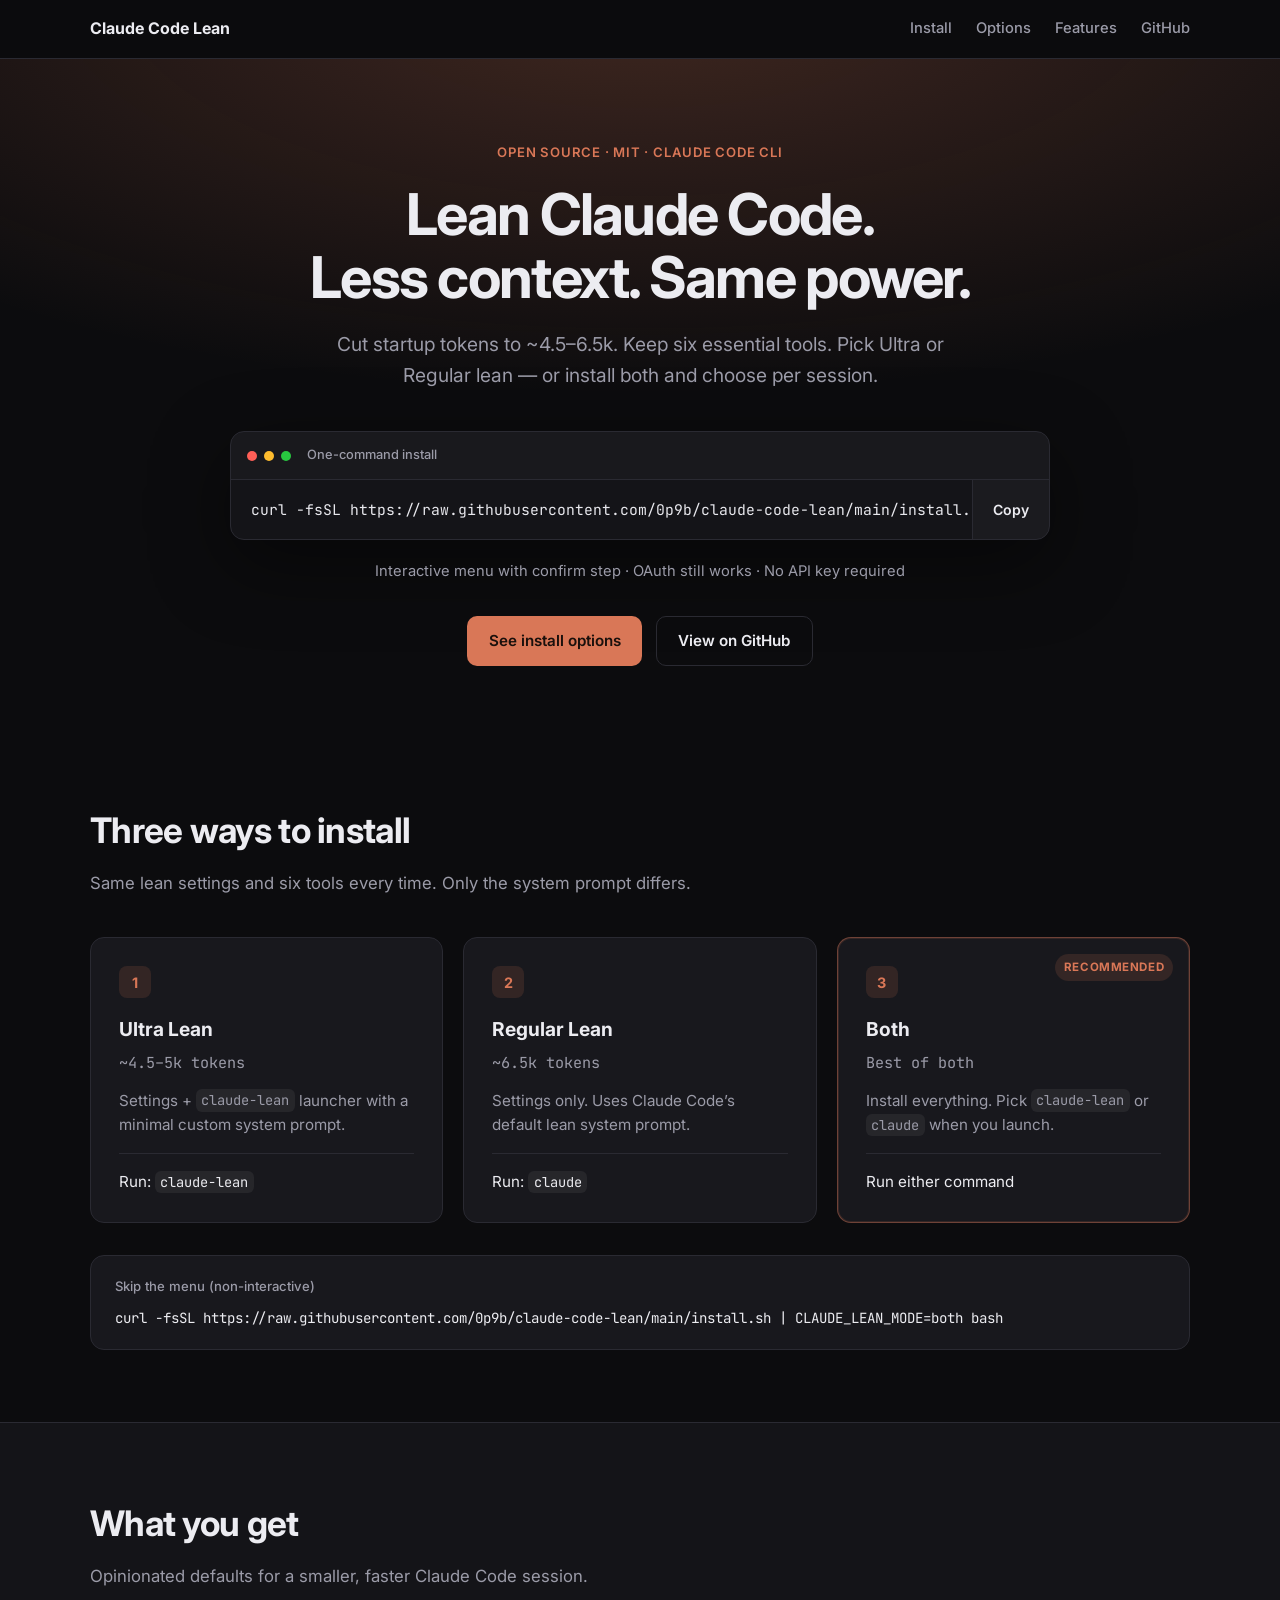
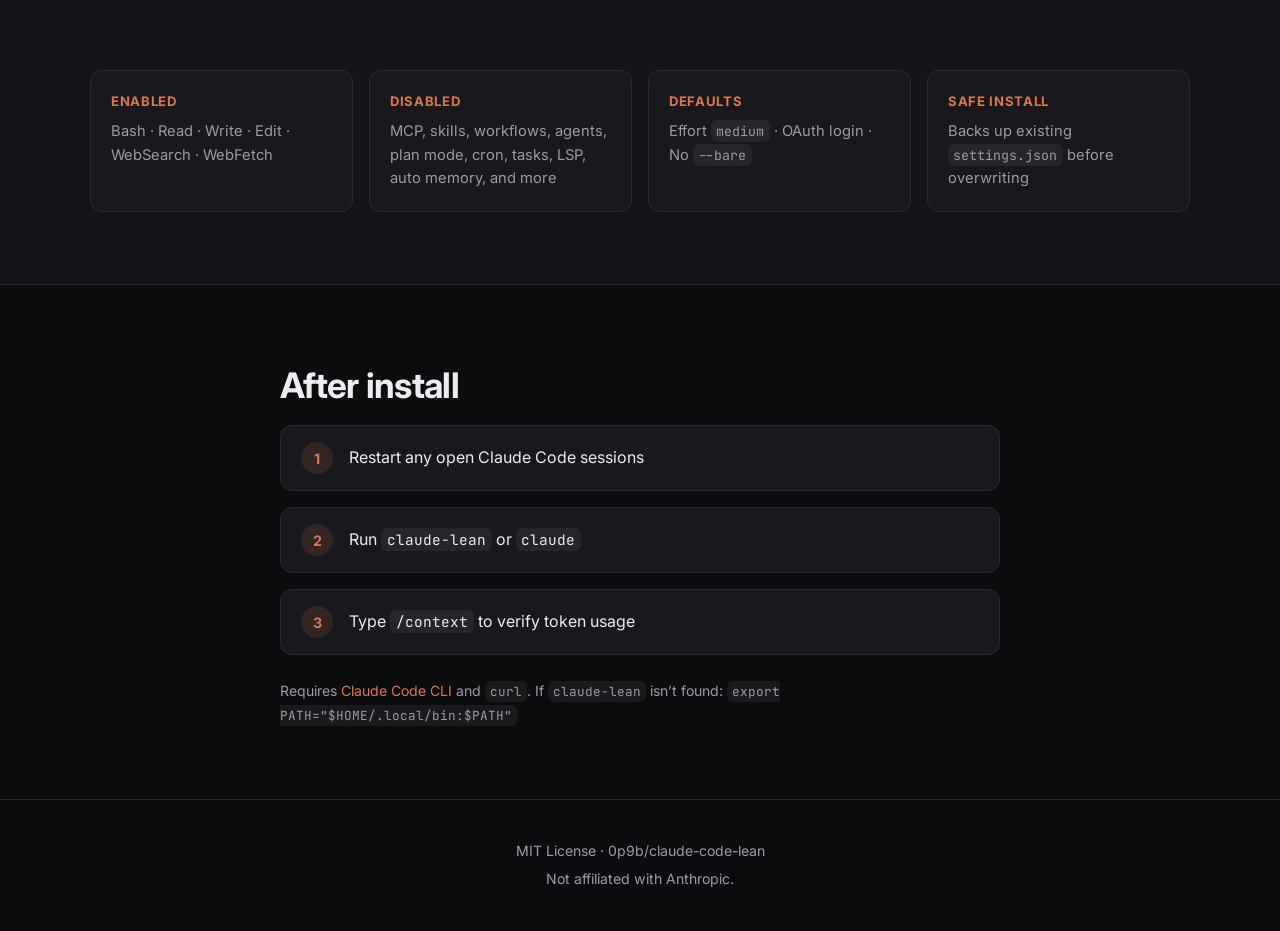
==== docs/index.html @ 21a7583e "Add GitHub Pages landing site Dark-themed docs site with hero curl installer, copy button, install o" ====
<!DOCTYPE html>
<html lang="en">
<head>
  <meta charset="UTF-8">
  <meta name="viewport" content="width=device-width, initial-scale=1.0">
  <meta name="description" content="Cut Claude Code CLI startup context. Six tools. Pick your system prompt. One-command install.">
  <title>Claude Code Lean</title>
  <link rel="stylesheet" href="styles.css">
  <link rel="preconnect" href="https://fonts.googleapis.com">
  <link rel="preconnect" href="https://fonts.gstatic.com" crossorigin>
  <link href="https://fonts.googleapis.com/css2?family=Inter:wght@400;500;600;700&family=JetBrains+Mono:wght@400;500&display=swap" rel="stylesheet">
</head>
<body>
  <header class="site-header">
    <div class="container header-inner">
      <a class="logo" href="#">Claude Code Lean</a>
      <nav>
        <a href="#install">Install</a>
        <a href="#options">Options</a>
        <a href="#features">Features</a>
        <a href="https://github.com/0p9b/claude-code-lean" target="_blank" rel="noopener noreferrer">GitHub</a>
      </nav>
    </div>
  </header>

  <main>
    <section class="hero">
      <div class="container hero-inner">
        <p class="eyebrow">Open source · MIT · Claude Code CLI</p>
        <h1>Lean Claude Code.<br>Less context. Same power.</h1>
        <p class="hero-lead">
          Cut startup tokens to ~4.5–6.5k. Keep six essential tools.
          Pick Ultra or Regular lean — or install both and choose per session.
        </p>

        <div class="install-box" id="install">
          <div class="install-box-header">
            <span class="dot red"></span>
            <span class="dot yellow"></span>
            <span class="dot green"></span>
            <span class="install-label">One-command install</span>
          </div>
          <div class="install-command-wrap">
            <code id="install-cmd">curl -fsSL https://raw.githubusercontent.com/0p9b/claude-code-lean/main/install.sh | bash</code>
            <button type="button" class="copy-btn" id="copy-btn" aria-label="Copy install command">
              <span class="copy-label">Copy</span>
            </button>
          </div>
        </div>

        <p class="hero-note">
          Interactive menu with confirm step · OAuth still works · No API key required
        </p>

        <div class="hero-actions">
          <a class="btn btn-primary" href="#options">See install options</a>
          <a class="btn btn-ghost" href="https://github.com/0p9b/claude-code-lean" target="_blank" rel="noopener noreferrer">View on GitHub</a>
        </div>
      </div>
    </section>

    <section class="section" id="options">
      <div class="container">
        <h2>Three ways to install</h2>
        <p class="section-lead">Same lean settings and six tools every time. Only the system prompt differs.</p>

        <div class="cards">
          <article class="card">
            <span class="card-num">1</span>
            <h3>Ultra Lean</h3>
            <p class="card-stat">~4.5–5k tokens</p>
            <p>Settings + <code>claude-lean</code> launcher with a minimal custom system prompt.</p>
            <p class="card-run">Run: <code>claude-lean</code></p>
          </article>

          <article class="card">
            <span class="card-num">2</span>
            <h3>Regular Lean</h3>
            <p class="card-stat">~6.5k tokens</p>
            <p>Settings only. Uses Claude Code’s default lean system prompt.</p>
            <p class="card-run">Run: <code>claude</code></p>
          </article>

          <article class="card card-featured">
            <span class="badge">Recommended</span>
            <span class="card-num">3</span>
            <h3>Both</h3>
            <p class="card-stat">Best of both</p>
            <p>Install everything. Pick <code>claude-lean</code> or <code>claude</code> when you launch.</p>
            <p class="card-run">Run either command</p>
          </article>
        </div>

        <div class="code-block secondary-cmd">
          <p class="code-label">Skip the menu (non-interactive)</p>
          <code>curl -fsSL https://raw.githubusercontent.com/0p9b/claude-code-lean/main/install.sh | CLAUDE_LEAN_MODE=both bash</code>
        </div>
      </div>
    </section>

    <section class="section section-alt" id="features">
      <div class="container">
        <div class="split">
          <div>
            <h2>What you get</h2>
            <p class="section-lead">Opinionated defaults for a smaller, faster Claude Code session.</p>
          </div>
          <div class="feature-grid">
            <div class="feature">
              <h4>Enabled</h4>
              <p>Bash · Read · Write · Edit · WebSearch · WebFetch</p>
            </div>
            <div class="feature">
              <h4>Disabled</h4>
              <p>MCP, skills, workflows, agents, plan mode, cron, tasks, LSP, auto memory, and more</p>
            </div>
            <div class="feature">
              <h4>Defaults</h4>
              <p>Effort <code>medium</code> · OAuth login · No <code>--bare</code></p>
            </div>
            <div class="feature">
              <h4>Safe install</h4>
              <p>Backs up existing <code>settings.json</code> before overwriting</p>
            </div>
          </div>
        </div>
      </div>
    </section>

    <section class="section">
      <div class="container narrow">
        <h2>After install</h2>
        <div class="steps">
          <div class="step">
            <span class="step-n">1</span>
            <p>Restart any open Claude Code sessions</p>
          </div>
          <div class="step">
            <span class="step-n">2</span>
            <p>Run <code>claude-lean</code> or <code>claude</code></p>
          </div>
          <div class="step">
            <span class="step-n">3</span>
            <p>Type <code>/context</code> to verify token usage</p>
          </div>
        </div>
        <p class="fine-print">
          Requires <a href="https://code.claude.com/docs/en/overview" target="_blank" rel="noopener noreferrer">Claude Code CLI</a> and <code>curl</code>.
          If <code>claude-lean</code> isn’t found: <code>export PATH="$HOME/.local/bin:$PATH"</code>
        </p>
      </div>
    </section>
  </main>

  <footer class="site-footer">
    <div class="container footer-inner">
      <p>MIT License · <a href="https://github.com/0p9b/claude-code-lean">0p9b/claude-code-lean</a></p>
      <p>Not affiliated with Anthropic.</p>
    </div>
  </footer>

  <script src="main.js"></script>
</body>
</html>
---- docs/styles.css ----
:root {
  --bg: #0c0c0e;
  --bg-elevated: #141418;
  --bg-card: #18181d;
  --border: #2a2a32;
  --text: #ececf1;
  --text-muted: #9b9ba8;
  --accent: #d97757;
  --accent-soft: rgba(217, 119, 87, 0.14);
  --accent-glow: rgba(217, 119, 87, 0.25);
  --green: #6bcf7f;
  --radius: 14px;
  --font: "Inter", system-ui, sans-serif;
  --mono: "JetBrains Mono", ui-monospace, monospace;
}

* {
  box-sizing: border-box;
  margin: 0;
  padding: 0;
}

html {
  scroll-behavior: smooth;
}

body {
  font-family: var(--font);
  background: var(--bg);
  color: var(--text);
  line-height: 1.6;
  -webkit-font-smoothing: antialiased;
}

a {
  color: var(--accent);
  text-decoration: none;
}

a:hover {
  text-decoration: underline;
}

code {
  font-family: var(--mono);
  font-size: 0.9em;
  background: rgba(255, 255, 255, 0.06);
  padding: 0.15em 0.4em;
  border-radius: 6px;
}

.container {
  width: min(1100px, 92vw);
  margin: 0 auto;
}

.narrow {
  width: min(720px, 92vw);
}

/* Header */
.site-header {
  position: sticky;
  top: 0;
  z-index: 10;
  backdrop-filter: blur(12px);
  background: rgba(12, 12, 14, 0.8);
  border-bottom: 1px solid var(--border);
}

.header-inner {
  display: flex;
  align-items: center;
  justify-content: space-between;
  padding: 1rem 0;
}

.logo {
  font-weight: 700;
  color: var(--text);
  text-decoration: none;
}

.logo:hover {
  text-decoration: none;
  color: var(--accent);
}

nav {
  display: flex;
  gap: 1.5rem;
}

nav a {
  color: var(--text-muted);
  font-size: 0.92rem;
  font-weight: 500;
  text-decoration: none;
}

nav a:hover {
  color: var(--text);
  text-decoration: none;
}

/* Hero */
.hero {
  padding: 5rem 0 4rem;
  background:
    radial-gradient(ellipse 80% 60% at 50% -10%, var(--accent-glow), transparent),
    var(--bg);
}

.hero-inner {
  text-align: center;
}

.eyebrow {
  display: inline-block;
  font-size: 0.82rem;
  font-weight: 600;
  letter-spacing: 0.06em;
  text-transform: uppercase;
  color: var(--accent);
  margin-bottom: 1.25rem;
}

.hero h1 {
  font-size: clamp(2.2rem, 5vw, 3.6rem);
  line-height: 1.1;
  font-weight: 700;
  letter-spacing: -0.03em;
  margin-bottom: 1.25rem;
}

.hero-lead {
  font-size: clamp(1.05rem, 2vw, 1.2rem);
  color: var(--text-muted);
  max-width: 640px;
  margin: 0 auto 2.5rem;
}

.install-box {
  max-width: 820px;
  margin: 0 auto 1.25rem;
  background: var(--bg-elevated);
  border: 1px solid var(--border);
  border-radius: var(--radius);
  overflow: hidden;
  box-shadow: 0 24px 80px rgba(0, 0, 0, 0.45);
  text-align: left;
}

.install-box-header {
  display: flex;
  align-items: center;
  gap: 0.45rem;
  padding: 0.85rem 1rem;
  background: rgba(255, 255, 255, 0.02);
  border-bottom: 1px solid var(--border);
}

.dot {
  width: 10px;
  height: 10px;
  border-radius: 50%;
}

.dot.red { background: #ff5f57; }
.dot.yellow { background: #febc2e; }
.dot.green { background: #28c840; }

.install-label {
  margin-left: 0.5rem;
  font-size: 0.8rem;
  color: var(--text-muted);
  font-weight: 500;
}

.install-command-wrap {
  display: flex;
  align-items: stretch;
  gap: 0;
}

#install-cmd {
  flex: 1;
  display: block;
  padding: 1.15rem 1.25rem;
  font-family: var(--mono);
  font-size: clamp(0.72rem, 2.2vw, 0.92rem);
  line-height: 1.5;
  color: #e8e8ed;
  background: transparent;
  border: none;
  overflow-x: auto;
  white-space: nowrap;
}

.copy-btn {
  flex-shrink: 0;
  border: none;
  border-left: 1px solid var(--border);
  background: rgba(255, 255, 255, 0.03);
  color: var(--text);
  padding: 0 1.25rem;
  font-family: var(--font);
  font-size: 0.88rem;
  font-weight: 600;
  cursor: pointer;
  transition: background 0.15s, color 0.15s;
}

.copy-btn:hover {
  background: var(--accent-soft);
  color: var(--accent);
}

.copy-btn.copied {
  color: var(--green);
}

.hero-note {
  font-size: 0.92rem;
  color: var(--text-muted);
  margin-bottom: 2rem;
}

.hero-actions {
  display: flex;
  flex-wrap: wrap;
  gap: 0.85rem;
  justify-content: center;
}

.btn {
  display: inline-flex;
  align-items: center;
  justify-content: center;
  padding: 0.75rem 1.35rem;
  border-radius: 10px;
  font-weight: 600;
  font-size: 0.95rem;
  text-decoration: none;
  transition: transform 0.15s, background 0.15s, border-color 0.15s;
}

.btn:hover {
  text-decoration: none;
  transform: translateY(-1px);
}

.btn-primary {
  background: var(--accent);
  color: #1a100c;
}

.btn-primary:hover {
  background: #e8896d;
  color: #1a100c;
}

.btn-ghost {
  border: 1px solid var(--border);
  color: var(--text);
  background: transparent;
}

.btn-ghost:hover {
  border-color: #444;
  color: var(--text);
}

/* Sections */
.section {
  padding: 4.5rem 0;
}

.section-alt {
  background: var(--bg-elevated);
  border-block: 1px solid var(--border);
}

.section h2 {
  font-size: clamp(1.6rem, 3vw, 2.2rem);
  letter-spacing: -0.02em;
  margin-bottom: 0.75rem;
}

.section-lead {
  color: var(--text-muted);
  font-size: 1.05rem;
  margin-bottom: 2.5rem;
  max-width: 620px;
}

/* Cards */
.cards {
  display: grid;
  grid-template-columns: repeat(auto-fit, minmax(260px, 1fr));
  gap: 1.25rem;
  margin-bottom: 2rem;
}

.card {
  position: relative;
  background: var(--bg-card);
  border: 1px solid var(--border);
  border-radius: var(--radius);
  padding: 1.75rem;
}

.card-featured {
  border-color: rgba(217, 119, 87, 0.45);
  box-shadow: 0 0 0 1px var(--accent-soft) inset;
}

.badge {
  position: absolute;
  top: 1rem;
  right: 1rem;
  font-size: 0.72rem;
  font-weight: 700;
  text-transform: uppercase;
  letter-spacing: 0.05em;
  color: var(--accent);
  background: var(--accent-soft);
  padding: 0.25rem 0.55rem;
  border-radius: 999px;
}

.card-num {
  display: inline-flex;
  align-items: center;
  justify-content: center;
  width: 2rem;
  height: 2rem;
  border-radius: 8px;
  background: var(--accent-soft);
  color: var(--accent);
  font-weight: 700;
  font-size: 0.9rem;
  margin-bottom: 1rem;
}

.card h3 {
  font-size: 1.2rem;
  margin-bottom: 0.35rem;
}

.card-stat {
  font-family: var(--mono);
  font-size: 0.82rem;
  color: var(--accent);
  margin-bottom: 0.85rem;
}

.card p {
  color: var(--text-muted);
  font-size: 0.95rem;
}

.card-run {
  margin-top: 1rem;
  padding-top: 1rem;
  border-top: 1px solid var(--border);
  color: var(--text) !important;
}

.code-block {
  background: var(--bg-card);
  border: 1px solid var(--border);
  border-radius: var(--radius);
  padding: 1.25rem 1.5rem;
}

.code-label {
  font-size: 0.82rem;
  color: var(--text-muted);
  margin-bottom: 0.65rem;
  font-weight: 500;
}

.secondary-cmd code {
  display: block;
  background: transparent;
  padding: 0;
  font-size: clamp(0.72rem, 2vw, 0.88rem);
  line-height: 1.5;
  word-break: break-all;
  white-space: pre-wrap;
}

/* Features */
.split {
  display: grid;
  gap: 2.5rem;
}

.feature-grid {
  display: grid;
  grid-template-columns: repeat(auto-fit, minmax(220px, 1fr));
  gap: 1rem;
}

.feature {
  background: var(--bg-card);
  border: 1px solid var(--border);
  border-radius: 12px;
  padding: 1.25rem;
}

.feature h4 {
  font-size: 0.82rem;
  text-transform: uppercase;
  letter-spacing: 0.05em;
  color: var(--accent);
  margin-bottom: 0.5rem;
}

.feature p {
  color: var(--text-muted);
  font-size: 0.92rem;
}

/* Steps */
.steps {
  display: grid;
  gap: 1rem;
  margin-bottom: 1.5rem;
}

.step {
  display: flex;
  align-items: center;
  gap: 1rem;
  padding: 1rem 1.25rem;
  background: var(--bg-card);
  border: 1px solid var(--border);
  border-radius: 12px;
}

.step-n {
  flex-shrink: 0;
  width: 2rem;
  height: 2rem;
  display: flex;
  align-items: center;
  justify-content: center;
  border-radius: 50%;
  background: var(--accent-soft);
  color: var(--accent);
  font-weight: 700;
  font-size: 0.9rem;
}

.fine-print {
  font-size: 0.88rem;
  color: var(--text-muted);
  line-height: 1.7;
}

/* Footer */
.site-footer {
  padding: 2.5rem 0;
  border-top: 1px solid var(--border);
}

.footer-inner {
  text-align: center;
  color: var(--text-muted);
  font-size: 0.88rem;
}

.footer-inner p + p {
  margin-top: 0.35rem;
}

.footer-inner a {
  color: var(--text-muted);
}

.footer-inner a:hover {
  color: var(--accent);
}

@media (max-width: 640px) {
  nav {
    gap: 1rem;
    font-size: 0.85rem;
  }

  .install-command-wrap {
    flex-direction: column;
  }

  .copy-btn {
    border-left: none;
    border-top: 1px solid var(--border);
    padding: 0.85rem;
  }

  #install-cmd {
    white-space: pre-wrap;
    word-break: break-all;
  }
}
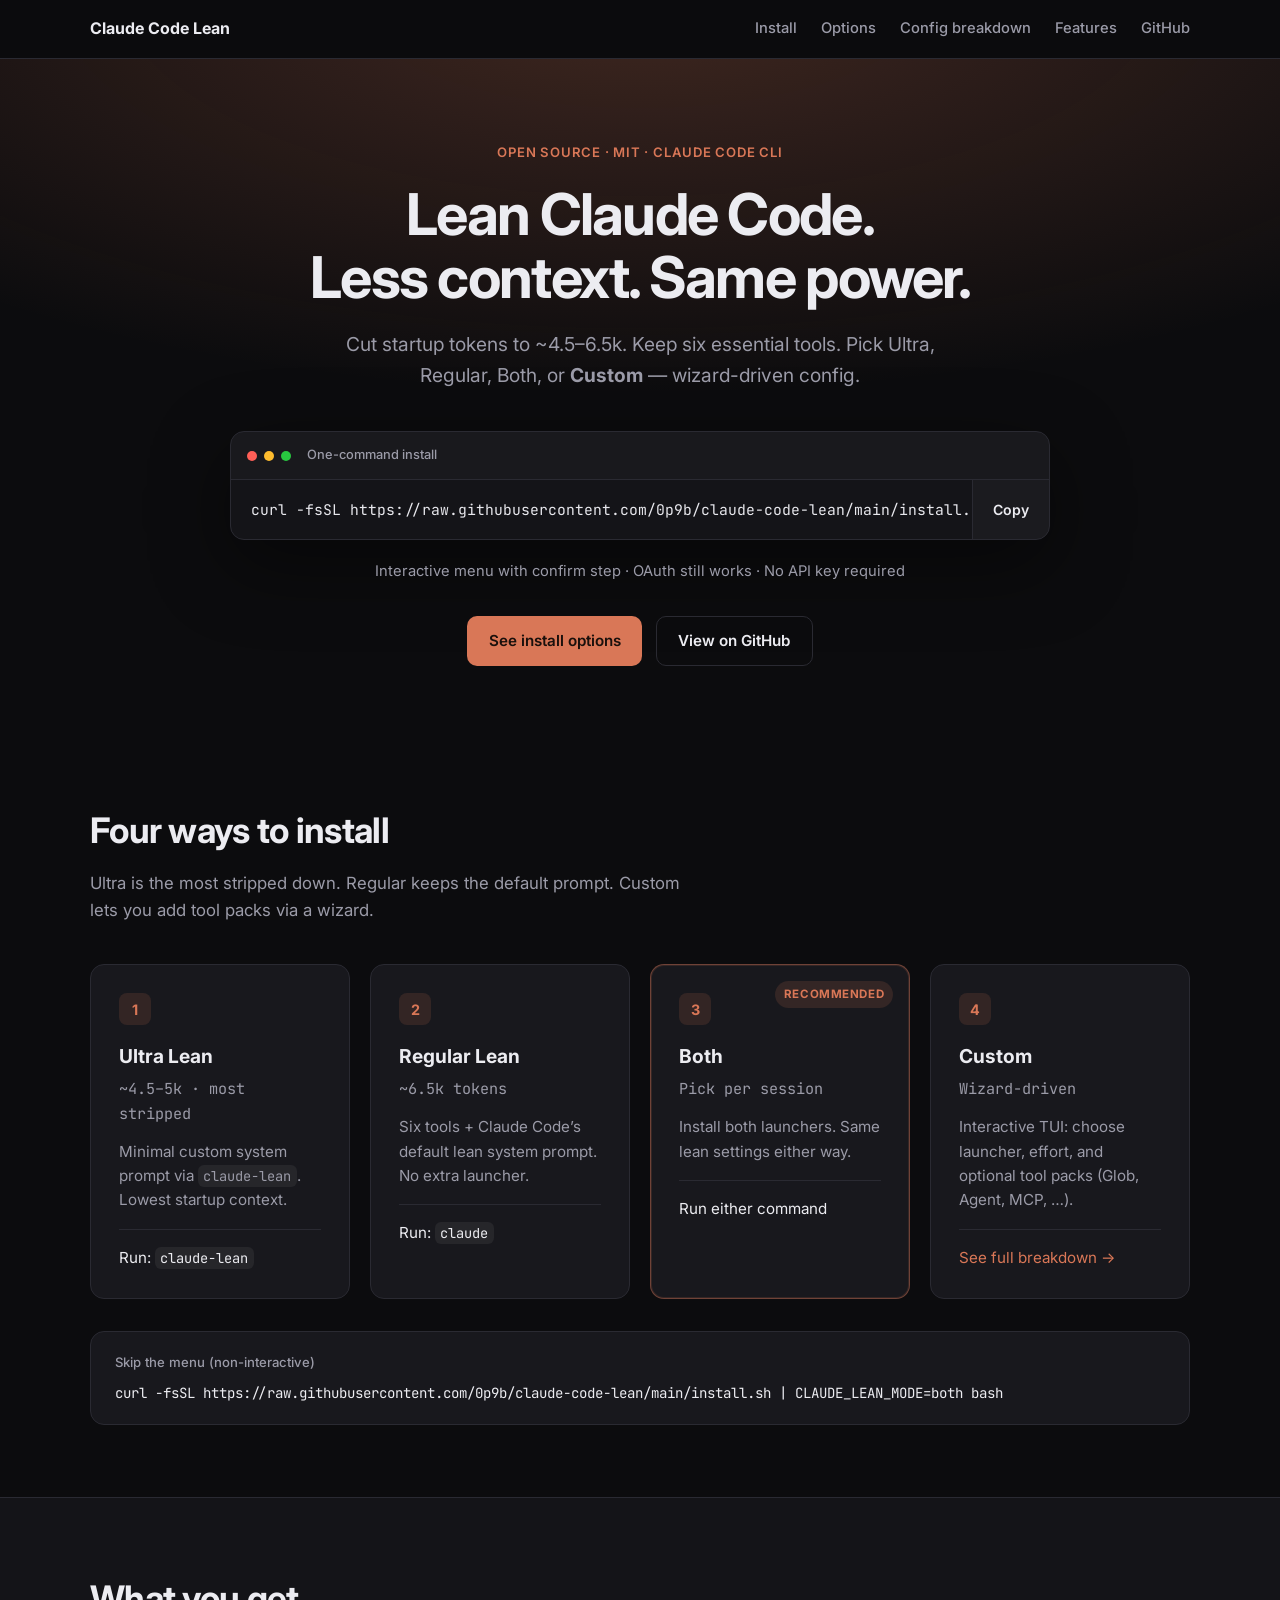
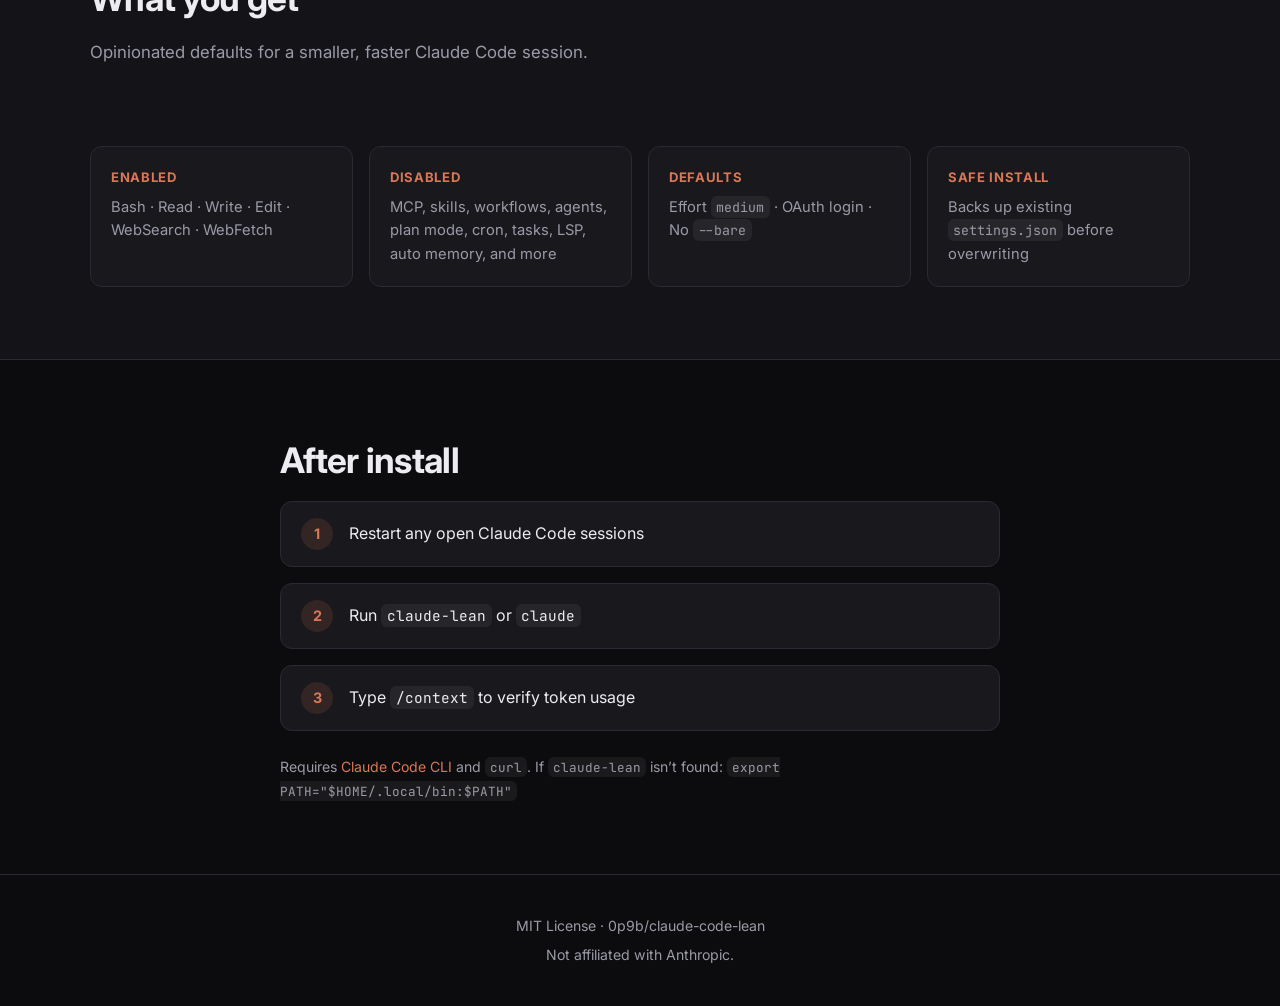
==== commit 3702ebbd: "Add config breakdown, custom wizard mode, and settings generator Document all lean disabled states. " ====
--- a/docs/index.html
+++ b/docs/index.html
@@ -17,6 +17,7 @@
       <nav>
         <a href="#install">Install</a>
         <a href="#options">Options</a>
+        <a href="config.html">Config breakdown</a>
         <a href="#features">Features</a>
         <a href="https://github.com/0p9b/claude-code-lean" target="_blank" rel="noopener noreferrer">GitHub</a>
       </nav>
@@ -30,7 +31,7 @@
         <h1>Lean Claude Code.<br>Less context. Same power.</h1>
         <p class="hero-lead">
           Cut startup tokens to ~4.5–6.5k. Keep six essential tools.
-          Pick Ultra or Regular lean — or install both and choose per session.
+          Pick Ultra, Regular, Both, or <strong>Custom</strong> — wizard-driven config.
         </p>
 
         <div class="install-box" id="install">
@@ -61,15 +62,15 @@
 
     <section class="section" id="options">
       <div class="container">
-        <h2>Three ways to install</h2>
-        <p class="section-lead">Same lean settings and six tools every time. Only the system prompt differs.</p>
+        <h2>Four ways to install</h2>
+        <p class="section-lead">Ultra is the most stripped down. Regular keeps the default prompt. Custom lets you add tool packs via a wizard.</p>
 
         <div class="cards">
           <article class="card">
             <span class="card-num">1</span>
             <h3>Ultra Lean</h3>
-            <p class="card-stat">~4.5–5k tokens</p>
-            <p>Settings + <code>claude-lean</code> launcher with a minimal custom system prompt.</p>
+            <p class="card-stat">~4.5–5k · most stripped</p>
+            <p>Minimal custom system prompt via <code>claude-lean</code>. Lowest startup context.</p>
             <p class="card-run">Run: <code>claude-lean</code></p>
           </article>
 
@@ -77,7 +78,7 @@
             <span class="card-num">2</span>
             <h3>Regular Lean</h3>
             <p class="card-stat">~6.5k tokens</p>
-            <p>Settings only. Uses Claude Code’s default lean system prompt.</p>
+            <p>Six tools + Claude Code’s default lean system prompt. No extra launcher.</p>
             <p class="card-run">Run: <code>claude</code></p>
           </article>
 
@@ -85,9 +86,17 @@
             <span class="badge">Recommended</span>
             <span class="card-num">3</span>
             <h3>Both</h3>
-            <p class="card-stat">Best of both</p>
-            <p>Install everything. Pick <code>claude-lean</code> or <code>claude</code> when you launch.</p>
+            <p class="card-stat">Pick per session</p>
+            <p>Install both launchers. Same lean settings either way.</p>
             <p class="card-run">Run either command</p>
+          </article>
+
+          <article class="card">
+            <span class="card-num">4</span>
+            <h3>Custom</h3>
+            <p class="card-stat">Wizard-driven</p>
+            <p>Interactive TUI: choose launcher, effort, and optional tool packs (Glob, Agent, MCP, …).</p>
+            <p class="card-run"><a href="config.html">See full breakdown →</a></p>
           </article>
         </div>
 
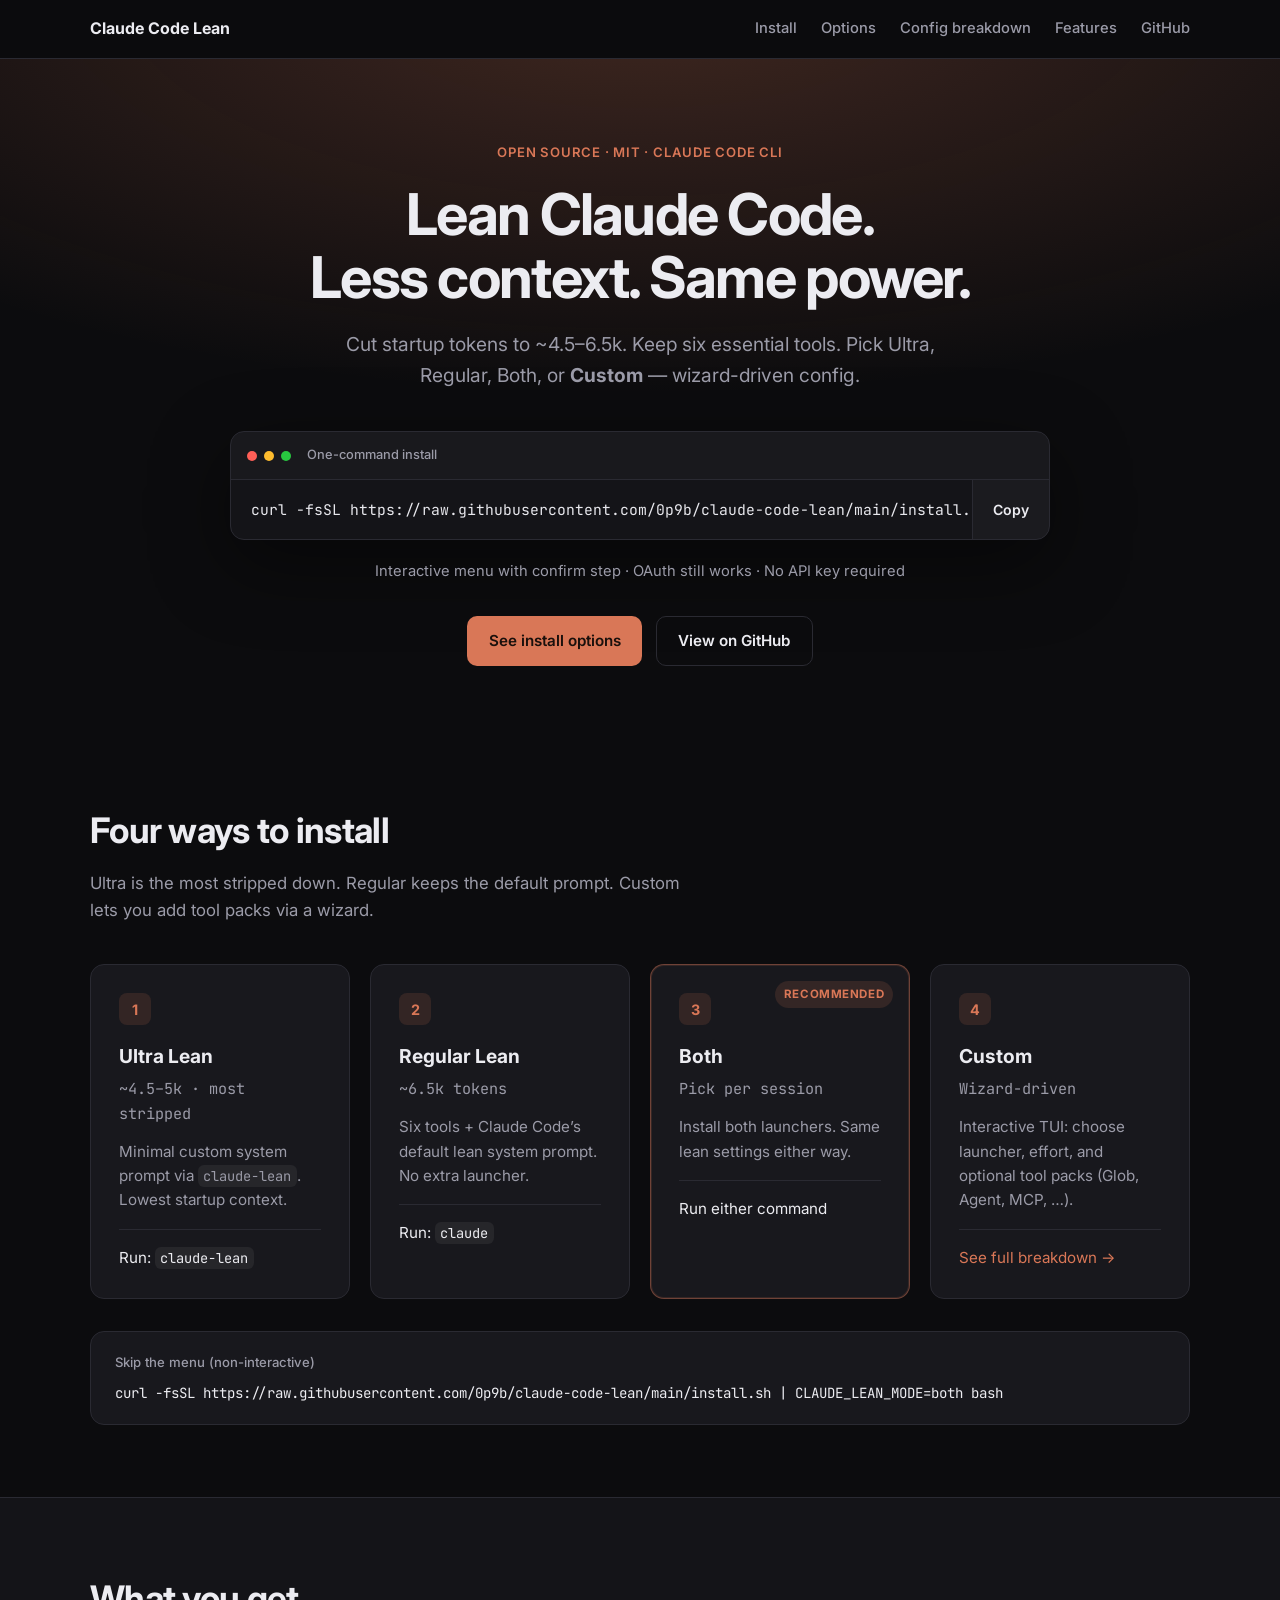
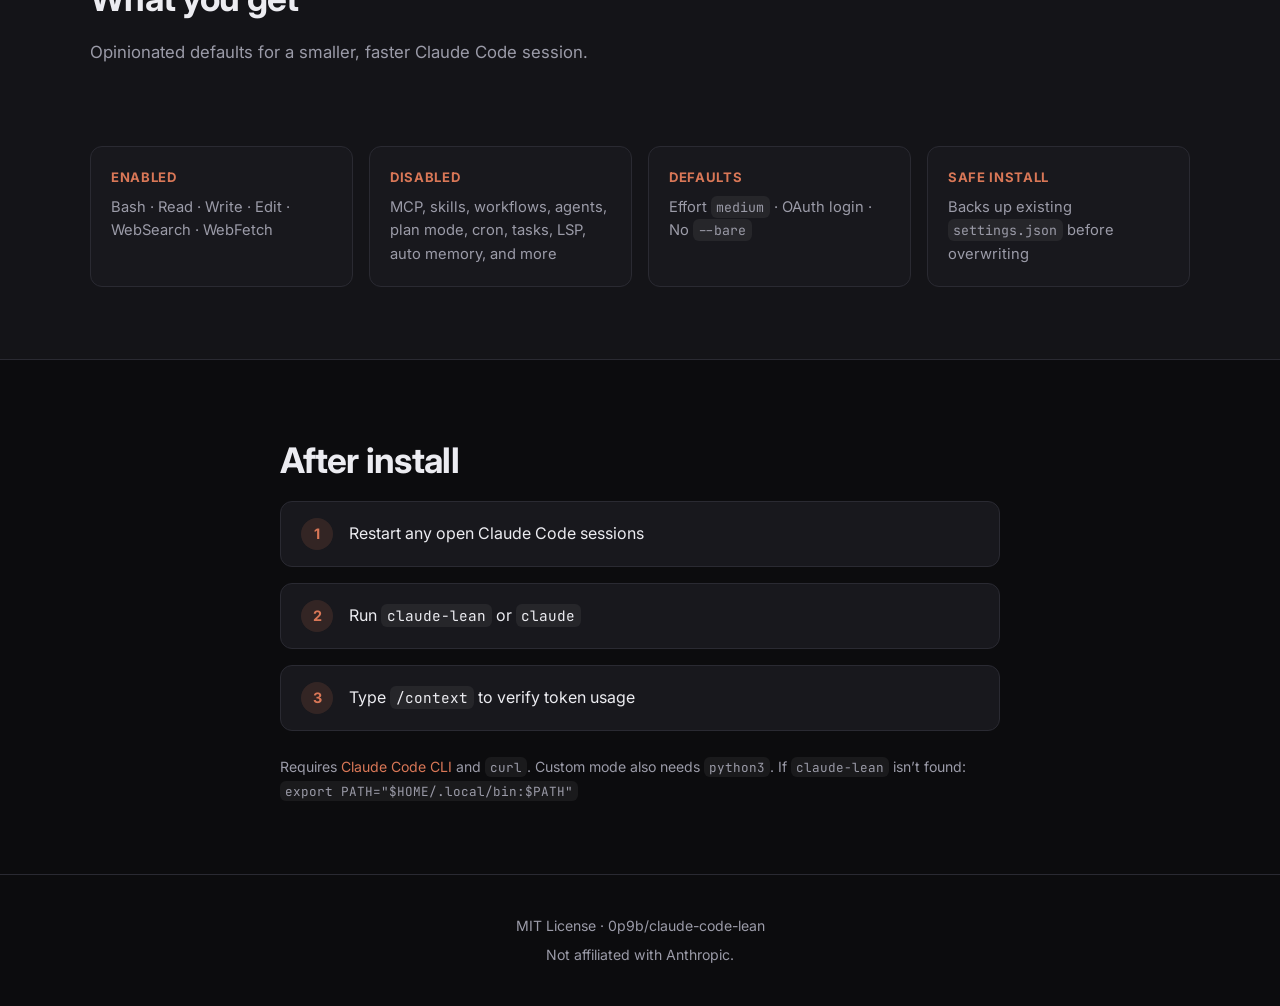
==== commit 26b7e9be: "Final polish: fix config URL, stop repo pollution, ship v12 Fix broken CONFIG.html link, write custo" ====
--- a/docs/index.html
+++ b/docs/index.html
@@ -13,7 +13,7 @@
 <body>
   <header class="site-header">
     <div class="container header-inner">
-      <a class="logo" href="#">Claude Code Lean</a>
+      <a class="logo" href="index.html">Claude Code Lean</a>
       <nav>
         <a href="#install">Install</a>
         <a href="#options">Options</a>
@@ -155,6 +155,7 @@
         </div>
         <p class="fine-print">
           Requires <a href="https://code.claude.com/docs/en/overview" target="_blank" rel="noopener noreferrer">Claude Code CLI</a> and <code>curl</code>.
+          Custom mode also needs <code>python3</code>.
           If <code>claude-lean</code> isn’t found: <code>export PATH="$HOME/.local/bin:$PATH"</code>
         </p>
       </div>
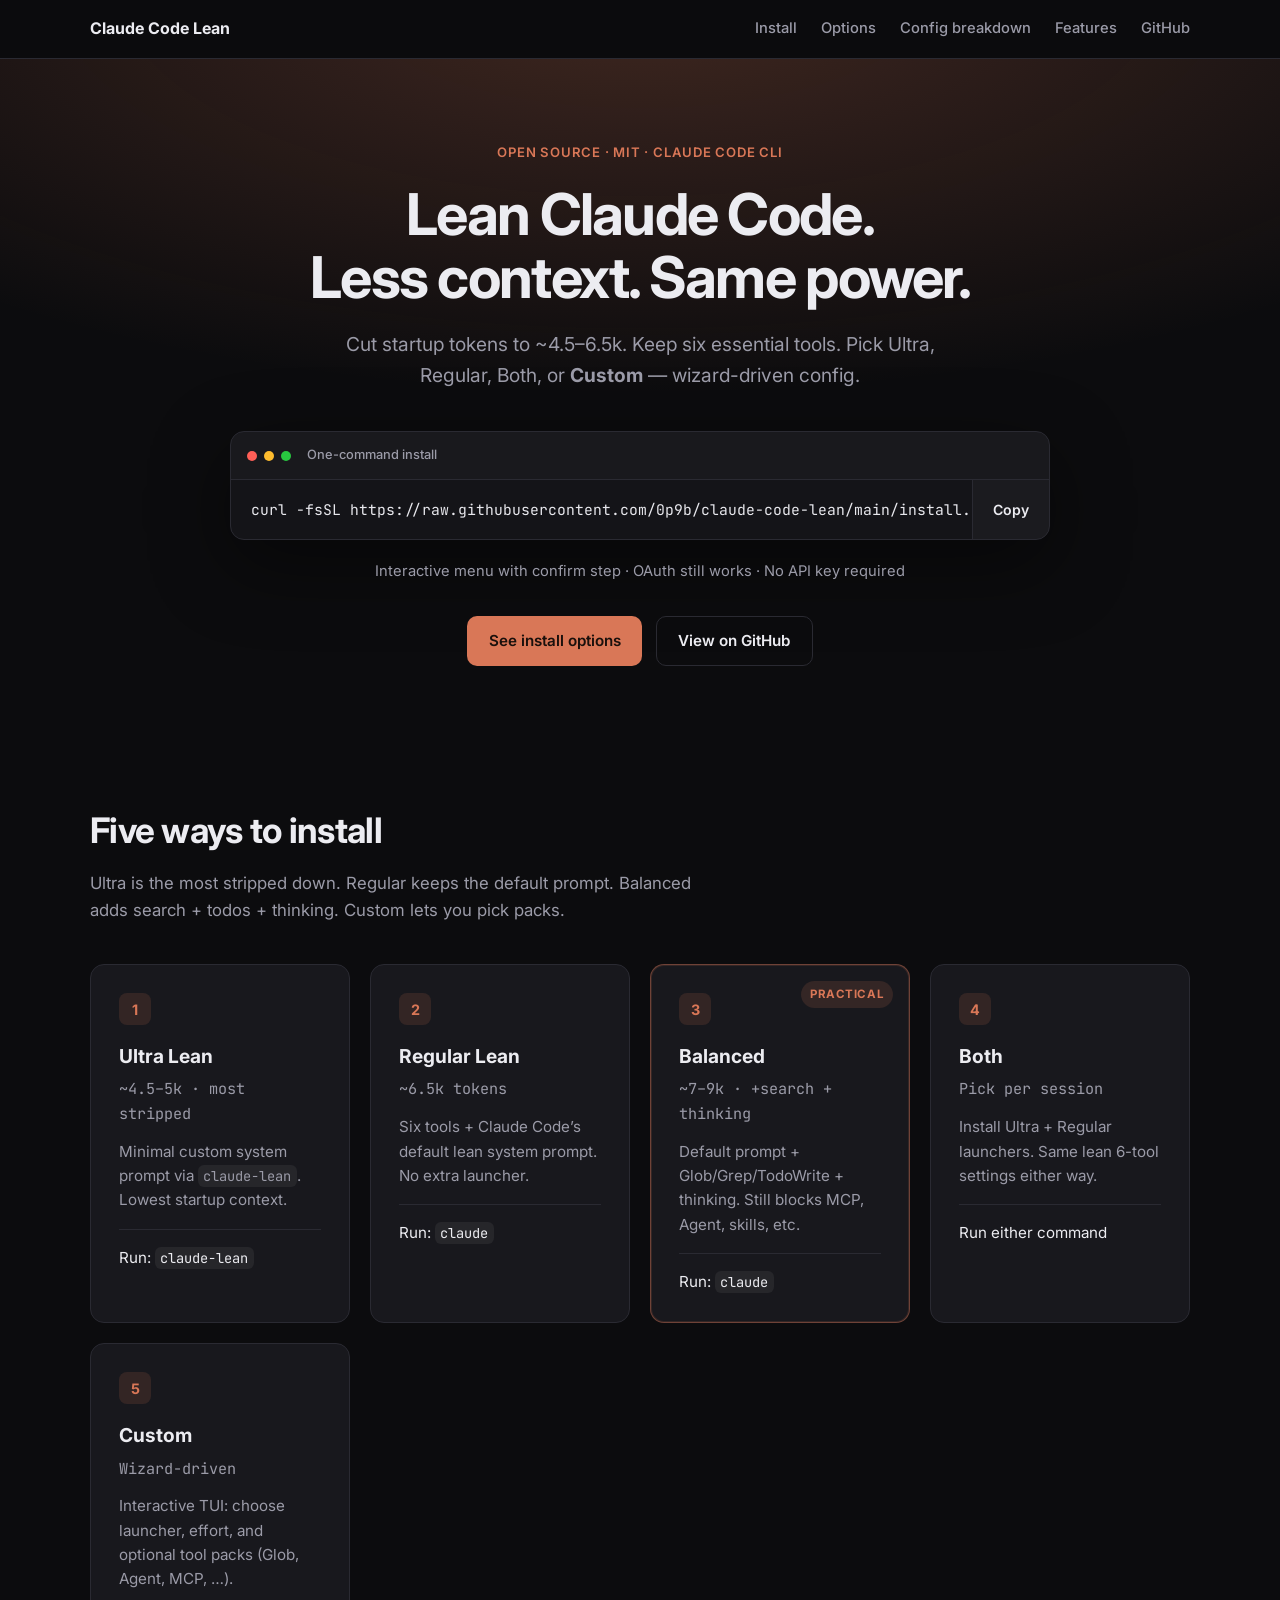
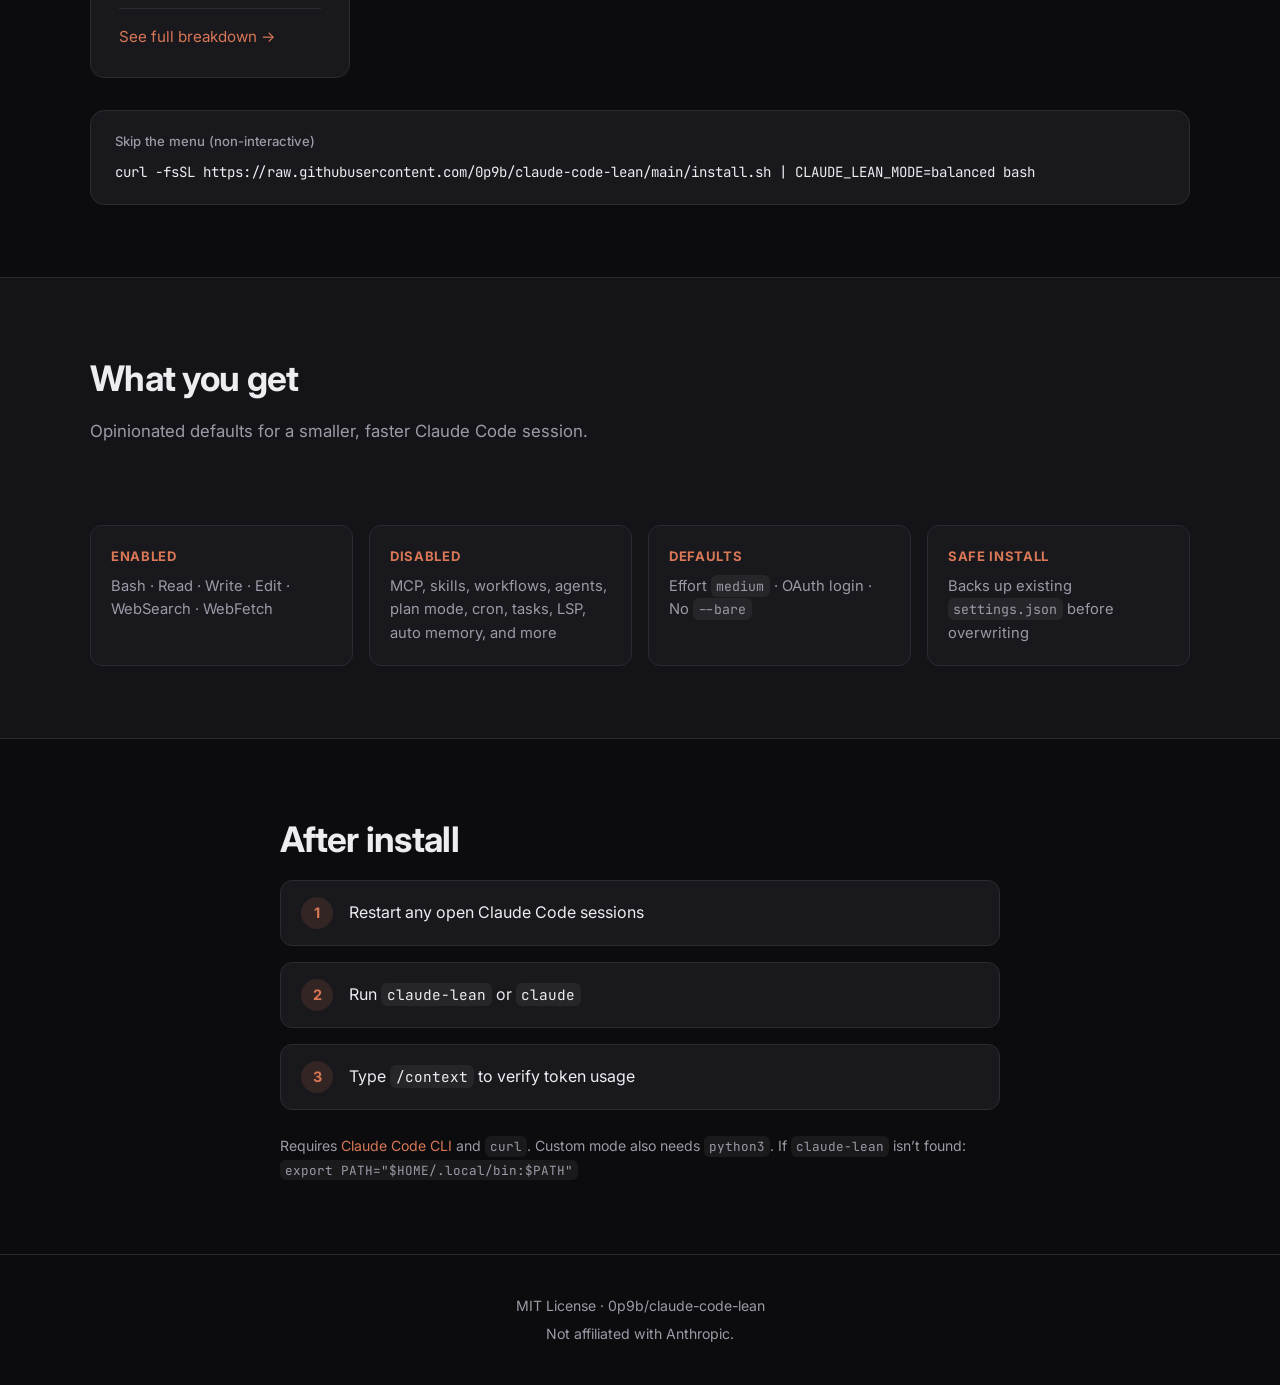
==== commit 3bd3413a: "Add Balanced profile: search + todos + thinking Between Regular and Custom: default system prompt, s" ====
--- a/docs/index.html
+++ b/docs/index.html
@@ -62,8 +62,8 @@
 
     <section class="section" id="options">
       <div class="container">
-        <h2>Four ways to install</h2>
-        <p class="section-lead">Ultra is the most stripped down. Regular keeps the default prompt. Custom lets you add tool packs via a wizard.</p>
+        <h2>Five ways to install</h2>
+        <p class="section-lead">Ultra is the most stripped down. Regular keeps the default prompt. Balanced adds search + todos + thinking. Custom lets you pick packs.</p>
 
         <div class="cards">
           <article class="card">
@@ -83,16 +83,24 @@
           </article>
 
           <article class="card card-featured">
-            <span class="badge">Recommended</span>
+            <span class="badge">Practical</span>
             <span class="card-num">3</span>
+            <h3>Balanced</h3>
+            <p class="card-stat">~7–9k · +search + thinking</p>
+            <p>Default prompt + Glob/Grep/TodoWrite + thinking. Still blocks MCP, Agent, skills, etc.</p>
+            <p class="card-run">Run: <code>claude</code></p>
+          </article>
+
+          <article class="card">
+            <span class="card-num">4</span>
             <h3>Both</h3>
             <p class="card-stat">Pick per session</p>
-            <p>Install both launchers. Same lean settings either way.</p>
+            <p>Install Ultra + Regular launchers. Same lean 6-tool settings either way.</p>
             <p class="card-run">Run either command</p>
           </article>
 
           <article class="card">
-            <span class="card-num">4</span>
+            <span class="card-num">5</span>
             <h3>Custom</h3>
             <p class="card-stat">Wizard-driven</p>
             <p>Interactive TUI: choose launcher, effort, and optional tool packs (Glob, Agent, MCP, …).</p>
@@ -102,7 +110,7 @@
 
         <div class="code-block secondary-cmd">
           <p class="code-label">Skip the menu (non-interactive)</p>
-          <code>curl -fsSL https://raw.githubusercontent.com/0p9b/claude-code-lean/main/install.sh | CLAUDE_LEAN_MODE=both bash</code>
+          <code>curl -fsSL https://raw.githubusercontent.com/0p9b/claude-code-lean/main/install.sh | CLAUDE_LEAN_MODE=balanced bash</code>
         </div>
       </div>
     </section>
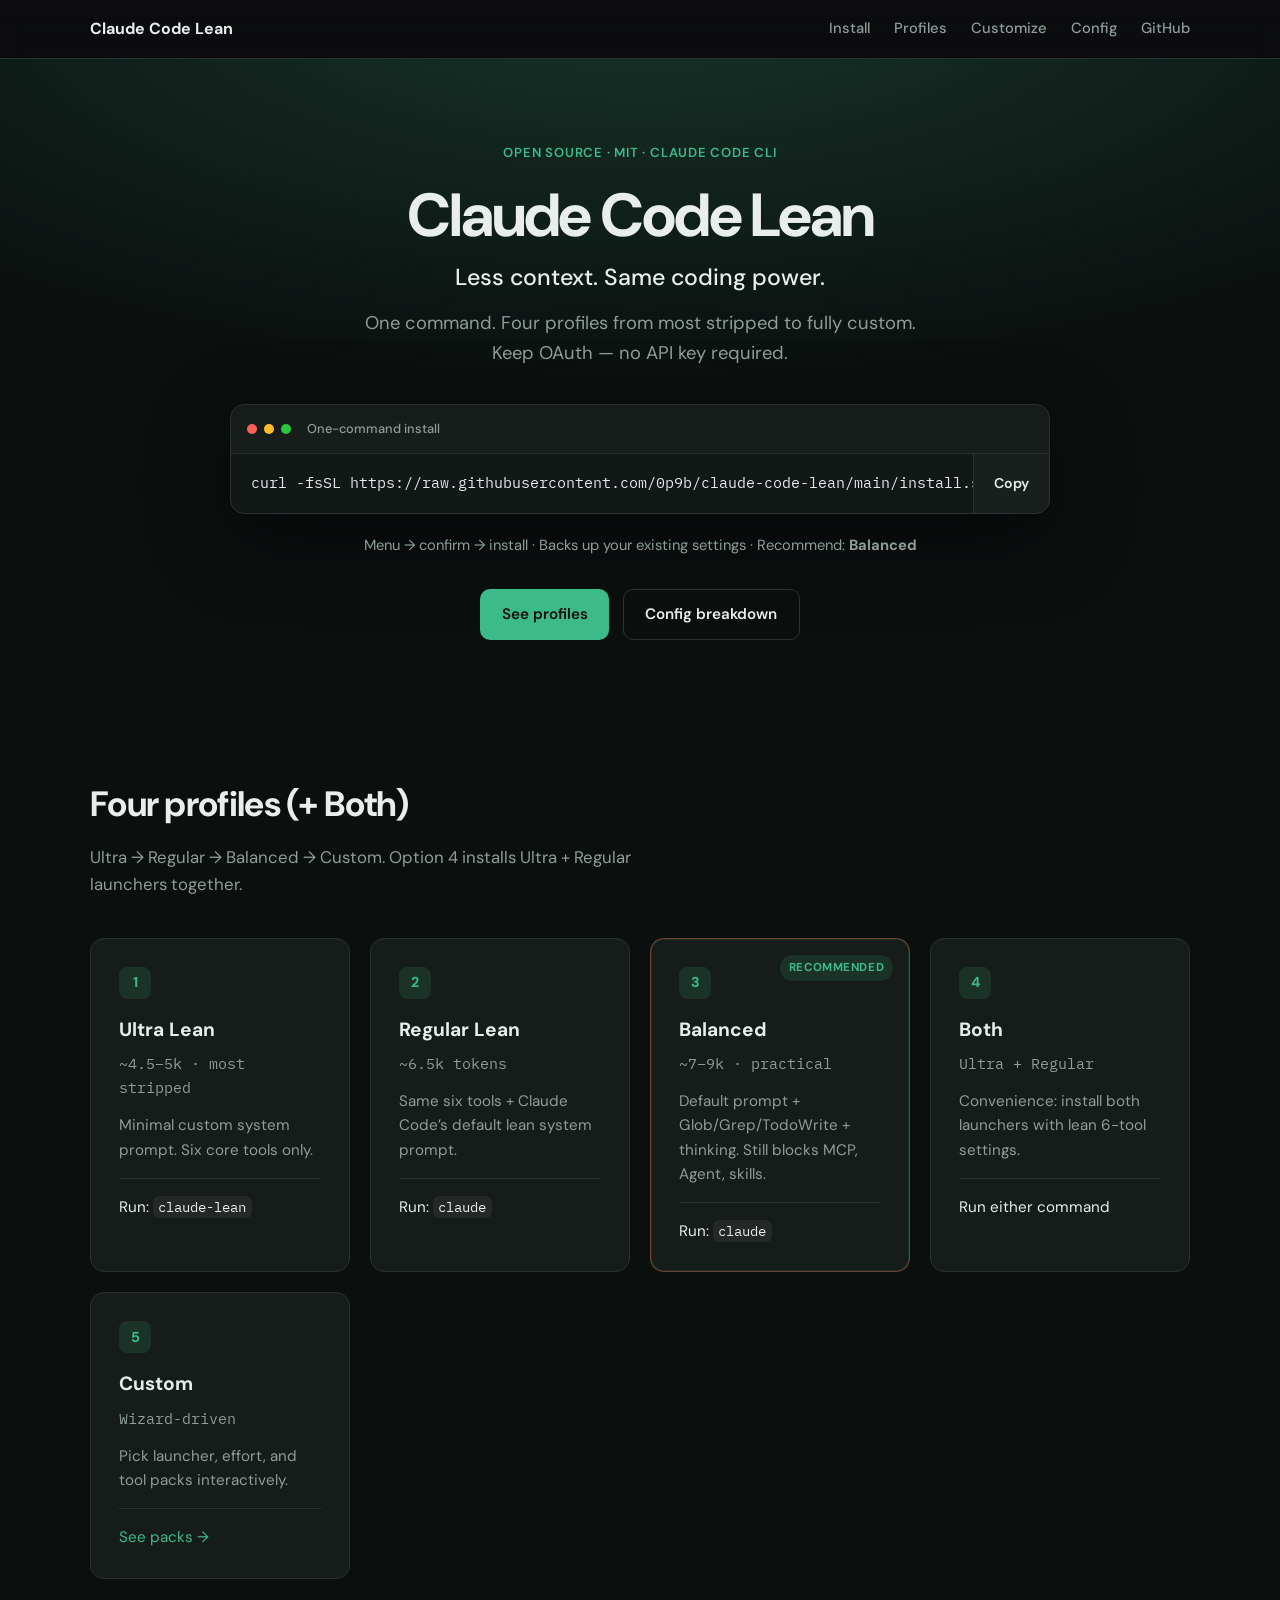
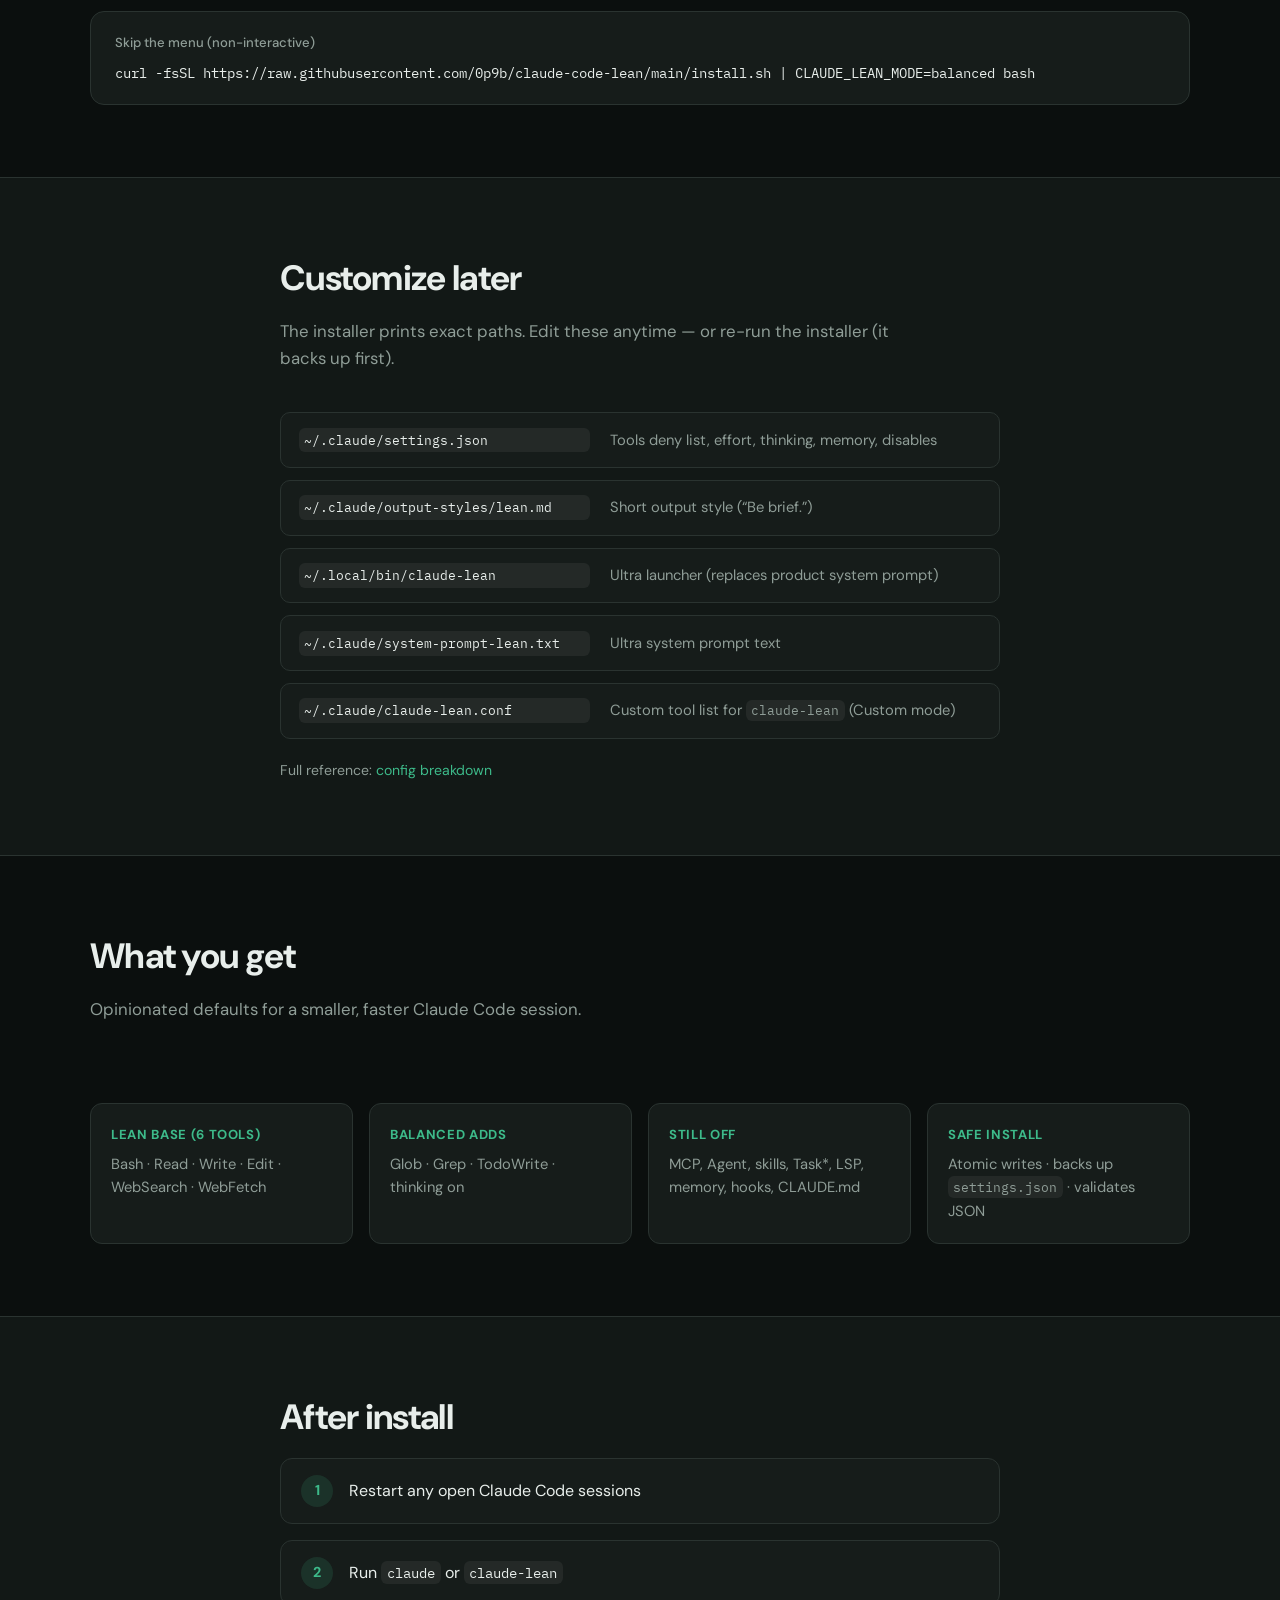
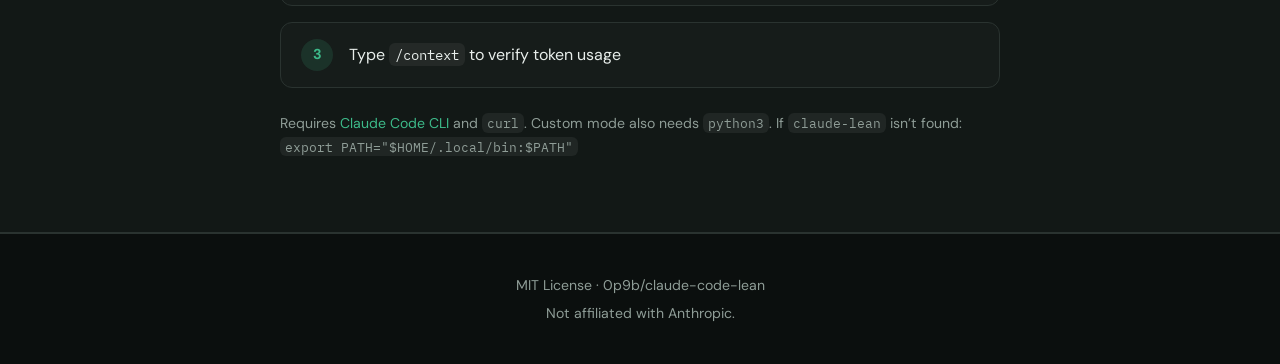
==== commit f840667f: "Polish install UX: edit-later paths, Balanced default, v14 Post-install summary lists every file and" ====
--- a/docs/index.html
+++ b/docs/index.html
@@ -3,12 +3,12 @@
 <head>
   <meta charset="UTF-8">
   <meta name="viewport" content="width=device-width, initial-scale=1.0">
-  <meta name="description" content="Cut Claude Code CLI startup context. Six tools. Pick your system prompt. One-command install.">
+  <meta name="description" content="Cut Claude Code CLI startup context. Four profiles from Ultra to Custom. One-command install.">
   <title>Claude Code Lean</title>
   <link rel="stylesheet" href="styles.css">
   <link rel="preconnect" href="https://fonts.googleapis.com">
   <link rel="preconnect" href="https://fonts.gstatic.com" crossorigin>
-  <link href="https://fonts.googleapis.com/css2?family=Inter:wght@400;500;600;700&family=JetBrains+Mono:wght@400;500&display=swap" rel="stylesheet">
+  <link href="https://fonts.googleapis.com/css2?family=DM+Sans:ital,opsz,wght@0,9..40,400;0,9..40,500;0,9..40,600;0,9..40,700;1,9..40,400&family=IBM+Plex+Mono:wght@400;500&display=swap" rel="stylesheet">
 </head>
 <body>
   <header class="site-header">
@@ -16,9 +16,9 @@
       <a class="logo" href="index.html">Claude Code Lean</a>
       <nav>
         <a href="#install">Install</a>
-        <a href="#options">Options</a>
-        <a href="config.html">Config breakdown</a>
-        <a href="#features">Features</a>
+        <a href="#options">Profiles</a>
+        <a href="#customize">Customize</a>
+        <a href="config.html">Config</a>
         <a href="https://github.com/0p9b/claude-code-lean" target="_blank" rel="noopener noreferrer">GitHub</a>
       </nav>
     </div>
@@ -28,10 +28,11 @@
     <section class="hero">
       <div class="container hero-inner">
         <p class="eyebrow">Open source · MIT · Claude Code CLI</p>
-        <h1>Lean Claude Code.<br>Less context. Same power.</h1>
+        <h1 class="brand-hero">Claude Code Lean</h1>
+        <p class="hero-tagline">Less context. Same coding power.</p>
         <p class="hero-lead">
-          Cut startup tokens to ~4.5–6.5k. Keep six essential tools.
-          Pick Ultra, Regular, Both, or <strong>Custom</strong> — wizard-driven config.
+          One command. Four profiles from most stripped to fully custom.
+          Keep OAuth — no API key required.
         </p>
 
         <div class="install-box" id="install">
@@ -50,27 +51,29 @@
         </div>
 
         <p class="hero-note">
-          Interactive menu with confirm step · OAuth still works · No API key required
+          Menu → confirm → install · Backs up your existing settings · Recommend: <strong>Balanced</strong>
         </p>
 
         <div class="hero-actions">
-          <a class="btn btn-primary" href="#options">See install options</a>
-          <a class="btn btn-ghost" href="https://github.com/0p9b/claude-code-lean" target="_blank" rel="noopener noreferrer">View on GitHub</a>
+          <a class="btn btn-primary" href="#options">See profiles</a>
+          <a class="btn btn-ghost" href="config.html">Config breakdown</a>
         </div>
       </div>
     </section>
 
     <section class="section" id="options">
       <div class="container">
-        <h2>Five ways to install</h2>
-        <p class="section-lead">Ultra is the most stripped down. Regular keeps the default prompt. Balanced adds search + todos + thinking. Custom lets you pick packs.</p>
+        <h2>Four profiles (+ Both)</h2>
+        <p class="section-lead">
+          Ultra → Regular → Balanced → Custom. Option 4 installs Ultra + Regular launchers together.
+        </p>
 
         <div class="cards">
           <article class="card">
             <span class="card-num">1</span>
             <h3>Ultra Lean</h3>
             <p class="card-stat">~4.5–5k · most stripped</p>
-            <p>Minimal custom system prompt via <code>claude-lean</code>. Lowest startup context.</p>
+            <p>Minimal custom system prompt. Six core tools only.</p>
             <p class="card-run">Run: <code>claude-lean</code></p>
           </article>
 
@@ -78,24 +81,24 @@
             <span class="card-num">2</span>
             <h3>Regular Lean</h3>
             <p class="card-stat">~6.5k tokens</p>
-            <p>Six tools + Claude Code’s default lean system prompt. No extra launcher.</p>
+            <p>Same six tools + Claude Code’s default lean system prompt.</p>
             <p class="card-run">Run: <code>claude</code></p>
           </article>
 
           <article class="card card-featured">
-            <span class="badge">Practical</span>
+            <span class="badge">Recommended</span>
             <span class="card-num">3</span>
             <h3>Balanced</h3>
-            <p class="card-stat">~7–9k · +search + thinking</p>
-            <p>Default prompt + Glob/Grep/TodoWrite + thinking. Still blocks MCP, Agent, skills, etc.</p>
+            <p class="card-stat">~7–9k · practical</p>
+            <p>Default prompt + Glob/Grep/TodoWrite + thinking. Still blocks MCP, Agent, skills.</p>
             <p class="card-run">Run: <code>claude</code></p>
           </article>
 
           <article class="card">
             <span class="card-num">4</span>
             <h3>Both</h3>
-            <p class="card-stat">Pick per session</p>
-            <p>Install Ultra + Regular launchers. Same lean 6-tool settings either way.</p>
+            <p class="card-stat">Ultra + Regular</p>
+            <p>Convenience: install both launchers with lean 6-tool settings.</p>
             <p class="card-run">Run either command</p>
           </article>
 
@@ -103,8 +106,8 @@
             <span class="card-num">5</span>
             <h3>Custom</h3>
             <p class="card-stat">Wizard-driven</p>
-            <p>Interactive TUI: choose launcher, effort, and optional tool packs (Glob, Agent, MCP, …).</p>
-            <p class="card-run"><a href="config.html">See full breakdown →</a></p>
+            <p>Pick launcher, effort, and tool packs interactively.</p>
+            <p class="card-run"><a href="config.html">See packs →</a></p>
           </article>
         </div>
 
@@ -115,7 +118,39 @@
       </div>
     </section>
 
-    <section class="section section-alt" id="features">
+    <section class="section section-alt" id="customize">
+      <div class="container narrow">
+        <h2>Customize later</h2>
+        <p class="section-lead">The installer prints exact paths. Edit these anytime — or re-run the installer (it backs up first).</p>
+        <div class="file-list">
+          <div class="file-row">
+            <code>~/.claude/settings.json</code>
+            <span>Tools deny list, effort, thinking, memory, disables</span>
+          </div>
+          <div class="file-row">
+            <code>~/.claude/output-styles/lean.md</code>
+            <span>Short output style (“Be brief.”)</span>
+          </div>
+          <div class="file-row">
+            <code>~/.local/bin/claude-lean</code>
+            <span>Ultra launcher (replaces product system prompt)</span>
+          </div>
+          <div class="file-row">
+            <code>~/.claude/system-prompt-lean.txt</code>
+            <span>Ultra system prompt text</span>
+          </div>
+          <div class="file-row">
+            <code>~/.claude/claude-lean.conf</code>
+            <span>Custom tool list for <code>claude-lean</code> (Custom mode)</span>
+          </div>
+        </div>
+        <p class="fine-print" style="margin-top:1.25rem">
+          Full reference: <a href="config.html">config breakdown</a>
+        </p>
+      </div>
+    </section>
+
+    <section class="section" id="features">
       <div class="container">
         <div class="split">
           <div>
@@ -124,27 +159,27 @@
           </div>
           <div class="feature-grid">
             <div class="feature">
-              <h4>Enabled</h4>
+              <h4>Lean base (6 tools)</h4>
               <p>Bash · Read · Write · Edit · WebSearch · WebFetch</p>
             </div>
             <div class="feature">
-              <h4>Disabled</h4>
-              <p>MCP, skills, workflows, agents, plan mode, cron, tasks, LSP, auto memory, and more</p>
-            </div>
-            <div class="feature">
-              <h4>Defaults</h4>
-              <p>Effort <code>medium</code> · OAuth login · No <code>--bare</code></p>
+              <h4>Balanced adds</h4>
+              <p>Glob · Grep · TodoWrite · thinking on</p>
+            </div>
+            <div class="feature">
+              <h4>Still off</h4>
+              <p>MCP, Agent, skills, Task*, LSP, memory, hooks, CLAUDE.md</p>
             </div>
             <div class="feature">
               <h4>Safe install</h4>
-              <p>Backs up existing <code>settings.json</code> before overwriting</p>
-            </div>
-          </div>
-        </div>
-      </div>
-    </section>
-
-    <section class="section">
+              <p>Atomic writes · backs up <code>settings.json</code> · validates JSON</p>
+            </div>
+          </div>
+        </div>
+      </div>
+    </section>
+
+    <section class="section section-alt">
       <div class="container narrow">
         <h2>After install</h2>
         <div class="steps">
@@ -154,7 +189,7 @@
           </div>
           <div class="step">
             <span class="step-n">2</span>
-            <p>Run <code>claude-lean</code> or <code>claude</code></p>
+            <p>Run <code>claude</code> or <code>claude-lean</code></p>
           </div>
           <div class="step">
             <span class="step-n">3</span>
--- a/docs/styles.css
+++ b/docs/styles.css
@@ -1,17 +1,17 @@
 :root {
-  --bg: #0c0c0e;
-  --bg-elevated: #141418;
-  --bg-card: #18181d;
-  --border: #2a2a32;
-  --text: #ececf1;
-  --text-muted: #9b9ba8;
-  --accent: #d97757;
-  --accent-soft: rgba(217, 119, 87, 0.14);
-  --accent-glow: rgba(217, 119, 87, 0.25);
-  --green: #6bcf7f;
+  --bg: #0b0f0e;
+  --bg-elevated: #121816;
+  --bg-card: #161c1a;
+  --border: #2a3330;
+  --text: #e8eeeb;
+  --text-muted: #8f9d97;
+  --accent: #3dba8a;
+  --accent-soft: rgba(61, 186, 138, 0.14);
+  --accent-glow: rgba(61, 186, 138, 0.22);
+  --green: #3dba8a;
   --radius: 14px;
-  --font: "Inter", system-ui, sans-serif;
-  --mono: "JetBrains Mono", ui-monospace, monospace;
+  --font: "DM Sans", system-ui, sans-serif;
+  --mono: "IBM Plex Mono", ui-monospace, monospace;
 }
 
 * {
@@ -125,19 +125,61 @@
   margin-bottom: 1.25rem;
 }
 
-.hero h1 {
-  font-size: clamp(2.2rem, 5vw, 3.6rem);
-  line-height: 1.1;
+.hero h1,
+.brand-hero {
+  font-size: clamp(2.4rem, 5.5vw, 3.8rem);
+  line-height: 1.08;
   font-weight: 700;
-  letter-spacing: -0.03em;
-  margin-bottom: 1.25rem;
+  letter-spacing: -0.035em;
+  margin-bottom: 0.65rem;
+}
+
+.hero-tagline {
+  font-size: clamp(1.15rem, 2.4vw, 1.45rem);
+  font-weight: 500;
+  color: var(--text);
+  margin-bottom: 0.85rem;
 }
 
 .hero-lead {
-  font-size: clamp(1.05rem, 2vw, 1.2rem);
-  color: var(--text-muted);
-  max-width: 640px;
-  margin: 0 auto 2.5rem;
+  font-size: clamp(1rem, 2vw, 1.15rem);
+  color: var(--text-muted);
+  max-width: 560px;
+  margin: 0 auto 2.25rem;
+}
+
+.file-list {
+  display: flex;
+  flex-direction: column;
+  gap: 0.75rem;
+  margin-top: 1.5rem;
+}
+
+.file-row {
+  display: grid;
+  grid-template-columns: minmax(12rem, 1.1fr) 1.4fr;
+  gap: 0.75rem 1.25rem;
+  align-items: baseline;
+  padding: 0.9rem 1.1rem;
+  background: var(--bg-card);
+  border: 1px solid var(--border);
+  border-radius: 10px;
+}
+
+.file-row code {
+  font-size: 0.82rem;
+  word-break: break-all;
+}
+
+.file-row span {
+  color: var(--text-muted);
+  font-size: 0.92rem;
+}
+
+@media (max-width: 640px) {
+  .file-row {
+    grid-template-columns: 1fr;
+  }
 }
 
 .install-box {
